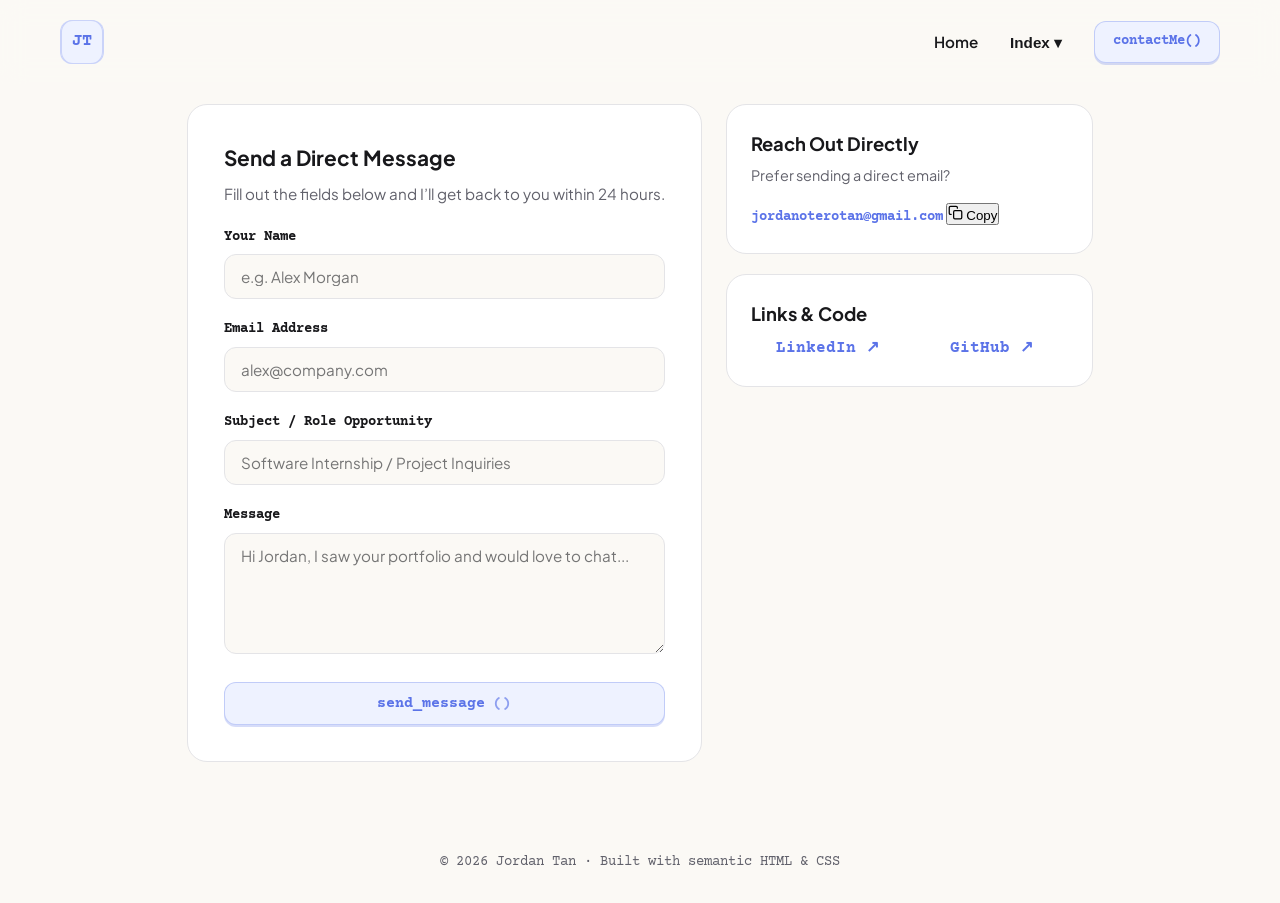
==== contactme.html @ 4f4901ae "update profile" ====
<!DOCTYPE html>
<html lang="en">
<head>
  <meta charset="UTF-8" />
  <meta name="viewport" content="width=device-width, initial-scale=1.0" />
  <title>Contact | Jordan Tan</title>
  <link rel="stylesheet" href="styles.css" />
</head>
<body>

  <!-- Dynamic Header Container -->
  <div id="header-placeholder"></div>

  <!-- Main Content -->
  <main class="container">

    <!-- Contact Grid: Form + Info Cards -->
    <div class="contact-grid">
      
      <!-- Interactive Form Section -->
      <section class="card contact-form-card">
        <h2 class="card-title">Send a Direct Message</h2>
        <p class="card-desc">Fill out the fields below and I’ll get back to you within 24 hours.</p>

        <form action="https://formspree.io/f/your-form-id" method="POST" class="contact-form">
          <div class="form-group">
            <label for="name" class="form-label">Your Name</label>
            <input type="text" id="name" name="name" class="form-input" placeholder="e.g. Alex Morgan" required />
          </div>

          <div class="form-group">
            <label for="email" class="form-label">Email Address</label>
            <input type="email" id="email" name="email" class="form-input" placeholder="alex@company.com" required />
          </div>

          <div class="form-group">
            <label for="subject" class="form-label">Subject / Role Opportunity</label>
            <input type="text" id="subject" name="subject" class="form-input" placeholder="Software Internship / Project Inquiries" />
          </div>

          <div class="form-group">
            <label for="message" class="form-label">Message</label>
            <textarea id="message" name="message" rows="5" class="form-input form-textarea" placeholder="Hi Jordan, I saw your portfolio and would love to chat..." required></textarea>
          </div>

          <button type="submit" class="btn-primary form-submit-btn">
            send_message<span style="opacity: 0.65;">()</span>
          </button>
        </form>
      </section>

      <!-- Direct Details & Social Links -->
      <div class="contact-sidebar">
        
        <!-- Email & Quick Copy Card -->
        <div class="card info-card">
          <h3 class="info-heading">Reach Out Directly</h3>
          <p class="info-text">Prefer sending a direct email?</p>
          
          <div class="email-inline-container">
            <span id="emailText" class="email-address">jordanoterotan@gmail.com</span>
            <button id="copyEmailBtn" class="copy-icon-btn" title="Copy Email to Clipboard" aria-label="Copy Email">
              <svg class="copy-icon" viewBox="0 0 24 24" width="15" height="15" stroke="currentColor" stroke-width="2" fill="none" stroke-linecap="round" stroke-linejoin="round"><rect x="9" y="9" width="13" height="13" rx="2" ry="2"></rect><path d="M5 15H4a2 2 0 0 1-2-2V4a2 2 0 0 1 2-2h9a2 2 0 0 1 2 2v1"></path></svg>
              <span class="btn-text">Copy</span>
            </button>
          </div>
          <span id="copyFeedback" class="copy-feedback">Email copied to clipboard!</span>
        </div>

        <!-- Professional Profiles -->
        <div class="card info-card">
          <h3 class="info-heading">Links &amp; Code</h3>
          <div class="social-links-grid">
            <a href="https://linkedin.com" target="_blank" class="btn-secondary social-btn">
              LinkedIn ↗
            </a>
            <a href="https://github.com" target="_blank" class="btn-secondary social-btn">
              GitHub ↗
            </a>
          </div>
        </div>

      </div>

    </div>

  </main>

  <footer>
    <p>© 2026 Jordan Tan · Built with semantic HTML &amp; CSS</p>
  </footer>

  <!-- Script to load dynamic header component & handle page behavior -->
  <script>
    // 1. Fetch & inject header.html component
    fetch('header.html')
      .then(response => response.text())
      .then(data => {
        document.getElementById('header-placeholder').innerHTML = data;
      })
      .catch(err => console.error('Error loading header:', err));

    // 2. Email Copy Interaction
    const copyBtn = document.getElementById('copyEmailBtn');
    const emailText = document.getElementById('emailText').innerText;
    const copyFeedback = document.getElementById('copyFeedback');

    copyBtn.addEventListener('click', () => {
      navigator.clipboard.writeText(emailText).then(() => {
        copyFeedback.style.display = 'block';
        copyBtn.innerText = 'Copied! ✓';
        setTimeout(() => {
          copyFeedback.style.display = 'none';
          copyBtn.innerText = 'Copy Email';
        }, 2500);
      });
    });
  </script>

</body>
</html>
---- styles.css ----
/* Import Google Fonts */
@import url('https://fonts.googleapis.com/css2?family=Courier+Prime:ital,wght@0,400;0,700;1,400;1,700&family=Plus+Jakarta+Sans:wght@400;500;600;700&display=swap');

:root {
  --primary-blue: #5b73e8;
  --primary-blue-hover: #485fc7;
  --accent-light: #eef2ff;
  --bg-main: #fbf9f5; /* Warm off-white background matching photo mockup */
  --card-bg: #ffffff;
  --stat-bg: #f2eee5; /* Beige stat banner background */
  --text-main: #18181b;
  --text-muted: #61616b;
  --border-color: #e4e4e7;
  --font-mono: 'Courier Prime', monospace;
  --font-sans: 'Plus Jakarta Sans', sans-serif;
  --radius-lg: 20px;
  --radius-md: 12px;
  --radius-full: 9999px;
  --shadow-sm: 0 4px 12px rgba(0, 0, 0, 0.03);
  --shadow-md: 0 12px 30px rgba(0, 0, 0, 0.08);
}

* {
  box-sizing: border-box;
  margin: 0;
  padding: 0;
}

body {
  background-color: var(--bg-main);
  color: var(--text-main);
  font-family: var(--font-sans);
  line-height: 1.6;
  min-height: 100vh;
  display: flex;
  flex-direction: column;
}

/* Navigation Header */
.site-header {
  display: flex;
  align-items: center;
  justify-content: space-between;
  padding: 20px 60px;
  background-color: rgba(251, 249, 245, 0.85);
  backdrop-filter: blur(12px);
  position: sticky;
  top: 0;
  z-index: 1000;
}

/* Update .logo-circle / #initials in styles.css */
.logo-circle, #initials {
  width: 44px;
  height: 44px;
  border-radius: 12px; /* Soft square/badge instead of harsh circle */
  background: var(--accent-light); /* Soft tint background (#eef2ff) */
  color: var(--primary-blue); /* #5b73e8 */
  border: 1px solid rgba(91, 115, 232, 0.25);
  font-family: var(--font-mono); /* Courier Prime for technical touch */
  font-weight: 700;
  font-size: 1.05rem;
  text-decoration: none;
  display: inline-flex;
  align-items: center;
  justify-content: center;
  transition: all 0.2s ease;
}

.site-nav {
  display: flex;
  align-items: center;
  gap: 32px;
}

.nav-link {
  text-decoration: none;
  color: var(--text-main);
  font-weight: 600;
  font-size: 0.95rem;
}

.dropbtn {
  background: none;
  border: none;
  color: var(--text-main);
  font-weight: 600;
  font-size: 0.95rem;
  cursor: pointer;
}

.dropdown-content {
  display: none;
  position: absolute;
  background: var(--card-bg);
  border: 1px solid var(--border-color);
  border-radius: var(--radius-md);
  padding: 8px;
  box-shadow: var(--shadow-md);
}

.dropdown:hover .dropdown-content {
  display: block;
}

.dropdown-content a {
  display: block;
  padding: 8px 14px;
  text-decoration: none;
  color: var(--text-main);
  font-size: 0.9rem;
}

.btn-blue {
  background: var(--accent-light); /* Matching light key surface */
  color: var(--primary-blue) !important;
  border: 1px solid rgba(91, 115, 232, 0.3);
  box-shadow: 0 2px 0 rgba(91, 115, 232, 0.25); /* Keyboard key depth */
  padding: 8px 18px;
  border-radius: 12px; /* Key corner radius */
  text-decoration: none;
  font-family: var(--font-mono);
  font-weight: 700;
  font-size: 0.9rem;
  display: inline-flex;
  align-items: center;
  justify-content: center;
  gap: 6px;
  transition: all 0.15s ease;
}

.btn-blue:hover {
  background-color: var(--primary-blue);
  color: #ffffff !important;
  border-color: var(--primary-blue);
  transform: translateY(1px); /* Tactile key-press feel */
  box-shadow: 0 1px 0 rgba(91, 115, 232, 0.25);
}

/* Layout Container */
.container {
  max-width: 1080px;
  margin: 20px auto 60px auto;
  padding: 0 24px;
  flex: 1;
}

/* Hero Section matching mockup */
.hero-card {
  background: var(--card-bg);
  border: 1px solid var(--border-color);
  border-radius: var(--radius-lg);
  padding: 44px;
  display: flex;
  gap: 48px;
  align-items: center;
  box-shadow: var(--shadow-sm);
}

/* Photo Frame & Floating Tag */
.portrait-wrapper {
  position: relative;
  flex-shrink: 0;
}

.portrait-frame {
  position: relative;
  border-radius: 16px;
  background: var(--primary-blue);
  padding-bottom: 8px;
  padding-right: 8px;
}

#portrait {
  width: 260px;
  height: 320px;
  object-fit: cover;
  border-radius: 14px;
  display: block;
  border: 1px solid rgba(0, 0, 0, 0.08);
}

.badge-tag {
  position: absolute;
  bottom: 20px;
  left: -20px; 
  background: #ebd2c1;
  color: #3b281c;
  border: 1px solid #111;
  padding: 6px 14px;
  border-radius: var(--radius-md);
  font-family: var(--font-mono);
  font-size: 0.85rem;
  font-weight: 700;
  box-shadow: 2px 2px 0px #111;
}

/* Hero Content Typography */
.category-tag {
  font-family: var(--font-mono);
  font-size: 0.8rem;
  font-weight: 700;
  color: var(--primary-blue);
  letter-spacing: 0.05em;
  margin-bottom: 12px;
  display: block;
}

.hero-headline {
  font-size: 2.8rem;
  font-weight: 700;
  line-height: 1.15;
  margin-bottom: 18px;
  color: #111111;
}

.highlight-blue {
  color: var(--primary-blue);
  font-family: var(--font-mono);
  font-weight: 400;
}

.hero-description {
  color: var(--text-muted);
  font-size: 1.05rem;
  line-height: 1.6;
  margin-bottom: 28px;
}

.hero-actions {
  display: flex;
  align-items: center;
  gap: 20px;
}

.btn-primary {
  background: var(--accent-light); /* Matching light key surface #eef2ff */
  color: var(--primary-blue) !important; /* Signature primary blue text */
  border: 1px solid rgba(91, 115, 232, 0.3);
  box-shadow: 0 2px 0 rgba(91, 115, 232, 0.25); /* Key cap depth */
  padding: 12px 24px;
  border-radius: 12px; /* Matching 12px key cap corner radius */
  font-family: var(--font-mono); /* Courier Prime */
  font-weight: 700;
  font-size: 0.95rem;
  cursor: pointer;
  display: inline-flex;
  align-items: center;
  justify-content: center;
  gap: 8px;
  transition: all 0.15s ease;
}

.btn-primary:hover {
  background-color: var(--primary-blue);
  color: #ffffff !important;
  border-color: var(--primary-blue);
  transform: translateY(1px); /* Tactile key-press effect */
  box-shadow: 0 1px 0 rgba(91, 115, 232, 0.25);
}

.btn-text-link {
  font-family: var(--font-mono);
  color: var(--text-main);
  text-decoration: none;
  font-weight: 700;
  font-size: 0.95rem;
}

/* Stat Banner Section */
.stat-banner {
  background-color: var(--stat-bg);
  border: 1px solid var(--border-color);
  border-radius: var(--radius-lg);
  margin-top: 16px;
  display: grid;
  grid-template-columns: repeat(4, 1fr);
  overflow: hidden;
}

.stat-item {
  padding: 24px;
  border-right: 1px solid var(--border-color);
  display: flex;
  flex-direction: column;
  justify-content: center;
}

.stat-item:last-child {
  border-right: none;
}

.stat-number {
  font-family: var(--font-mono);
  font-size: 2rem;
  font-weight: 700;
  color: var(--primary-blue);
}

.stat-label {
  font-family: var(--font-mono);
  font-size: 0.8rem;
  color: var(--text-muted);
}

.stat-text-main {
  font-family: var(--font-mono);
  font-size: 0.85rem;
  font-weight: 700;
}

.stat-text-sub {
  font-family: var(--font-mono);
  font-size: 0.85rem;
  color: #c85a32;
  font-weight: 700;
}

/* Cards & Block Layout */
.section-block {
  margin-top: 48px;
}

.section-heading {
  font-family: var(--font-mono);
  font-size: 1.3rem;
  margin-bottom: 20px;
}

.card-grid {
  display: grid;
  grid-template-columns: repeat(auto-fit, minmax(300px, 1fr));
  gap: 20px;
}

.card {
  background: var(--card-bg);
  border: 1px solid var(--border-color);
  border-radius: var(--radius-lg);
  padding: 28px;
}

.card-badge {
  font-family: var(--font-mono);
  font-size: 0.75rem;
  color: var(--primary-blue);
  font-weight: 700;
  margin-bottom: 8px;
}

.card-title {
  font-size: 1.3rem;
  margin-bottom: 8px;
}

.card-desc {
  color: var(--text-muted);
  font-size: 0.95rem;
  margin-bottom: 20px;
}

.btn-secondary {
  display: inline-block;
  font-family: var(--font-mono);
  font-weight: 700;
  color: var(--primary-blue);
  text-decoration: none;
}

/* Modal Popup */
.modal-overlay {
  display: none;
  position: fixed;
  top: 0;
  left: 0;
  width: 100vw;
  height: 100vh;
  background: rgba(0, 0, 0, 0.4);
  backdrop-filter: blur(4px);
  z-index: 2000;
  align-items: center;
  justify-content: center;
  padding: 20px;
}

.modal-overlay.active {
  display: flex;
}

.modal-content {
  max-width: 650px;
  width: 100%;
  max-height: 85vh;
  overflow-y: auto;
  position: relative;
}

.modal-close {
  position: absolute;
  top: 16px;
  right: 20px;
  background: none;
  border: none;
  font-size: 1.8rem;
  cursor: pointer;
}

.modal-quote {
  background: var(--bg-main);
  padding: 16px;
  border-left: 4px solid var(--primary-blue);
  font-style: italic;
  margin: 16px 0;
}

.modal-body h3 {
  margin-top: 20px;
  margin-bottom: 8px;
  font-size: 1.1rem;
}

.modal-body ul {
  padding-left: 20px;
  margin-bottom: 16px;
}

footer {
  text-align: center;
  padding: 30px;
  font-family: var(--font-mono);
  font-size: 0.85rem;
  color: var(--text-muted);
}

@media (max-width: 850px) {
  .hero-card {
    flex-direction: column;
    padding: 28px;
  }
  .stat-banner {
    grid-template-columns: repeat(2, 1fr);
  }
}

/* ==========================================
   Contact Page Specific Styles
   ========================================== */



.contact-grid {
  display: grid;
  grid-template-columns: 1.4fr 1fr;
  gap: 24px;
  position: relative;
  z-index: 1;
}

.contact-form-card {
  padding: 36px;
}

.contact-form {
  display: flex;
  flex-direction: column;
  gap: 20px;
  margin-top: 20px;
}

.form-group {
  display: flex;
  flex-direction: column;
  gap: 6px;
}

.form-label {
  font-family: var(--font-mono);
  font-size: 0.85rem;
  font-weight: 700;
  color: var(--text-main);
}

.form-input {
  width: 100%;
  padding: 12px 16px;
  border-radius: var(--radius-md);
  border: 1px solid var(--border-color);
  background-color: var(--bg-main);
  font-family: var(--font-sans);
  font-size: 0.95rem;
  color: var(--text-main);
  transition: all 0.2s ease;
}

.form-input:focus {
  outline: none;
  border-color: var(--primary-blue);
  background-color: #ffffff;
  box-shadow: 0 0 0 3px rgba(91, 115, 232, 0.15);
}

.form-textarea {
  resize: vertical;
  min-height: 120px;
}

.form-submit-btn {
  width: 100%;
  margin-top: 8px;
  justify-content: center;
}

/* Contact Sidebar & Email Box */
.contact-sidebar {
  display: flex;
  flex-direction: column;
  gap: 20px;
}

.info-card {
  padding: 24px;
}

.info-heading {
  font-size: 1.15rem;
  margin-bottom: 6px;
}

.info-text {
  font-size: 0.9rem;
  color: var(--text-muted);
  margin-bottom: 14px;
}

.email-box {
  background: var(--bg-main);
  border: 1px solid var(--border-color);
  padding: 10px 14px;
  border-radius: var(--radius-md);
  display: flex;
  align-items: center;
  justify-content: space-between;
  gap: 12px;
  flex-wrap: wrap;
}

.email-address {
  font-family: var(--font-mono);
  font-size: 0.88rem;
  font-weight: 700;
  color: var(--primary-blue);
}

.copy-btn {
  font-size: 0.8rem !important;
  padding: 6px 12px !important;
  cursor: pointer;
}

.copy-feedback {
  display: none;
  font-family: var(--font-mono);
  font-size: 0.75rem;
  color: #10b981; /* Emerald green success indicator */
  margin-top: 6px;
  font-weight: 700;
}

.status-list {
  list-style: none;
  padding: 0;
  font-size: 0.9rem;
  color: var(--text-muted);
  display: flex;
  flex-direction: column;
  gap: 8px;
}

.social-links-grid {
  display: flex;
  gap: 12px;
  margin-top: 8px;
}

.social-btn {
  flex: 1;
  text-align: center;
  justify-content: center;
}

@media (max-width: 850px) {
  .contact-grid {
    grid-template-columns: 1fr;
  }
}
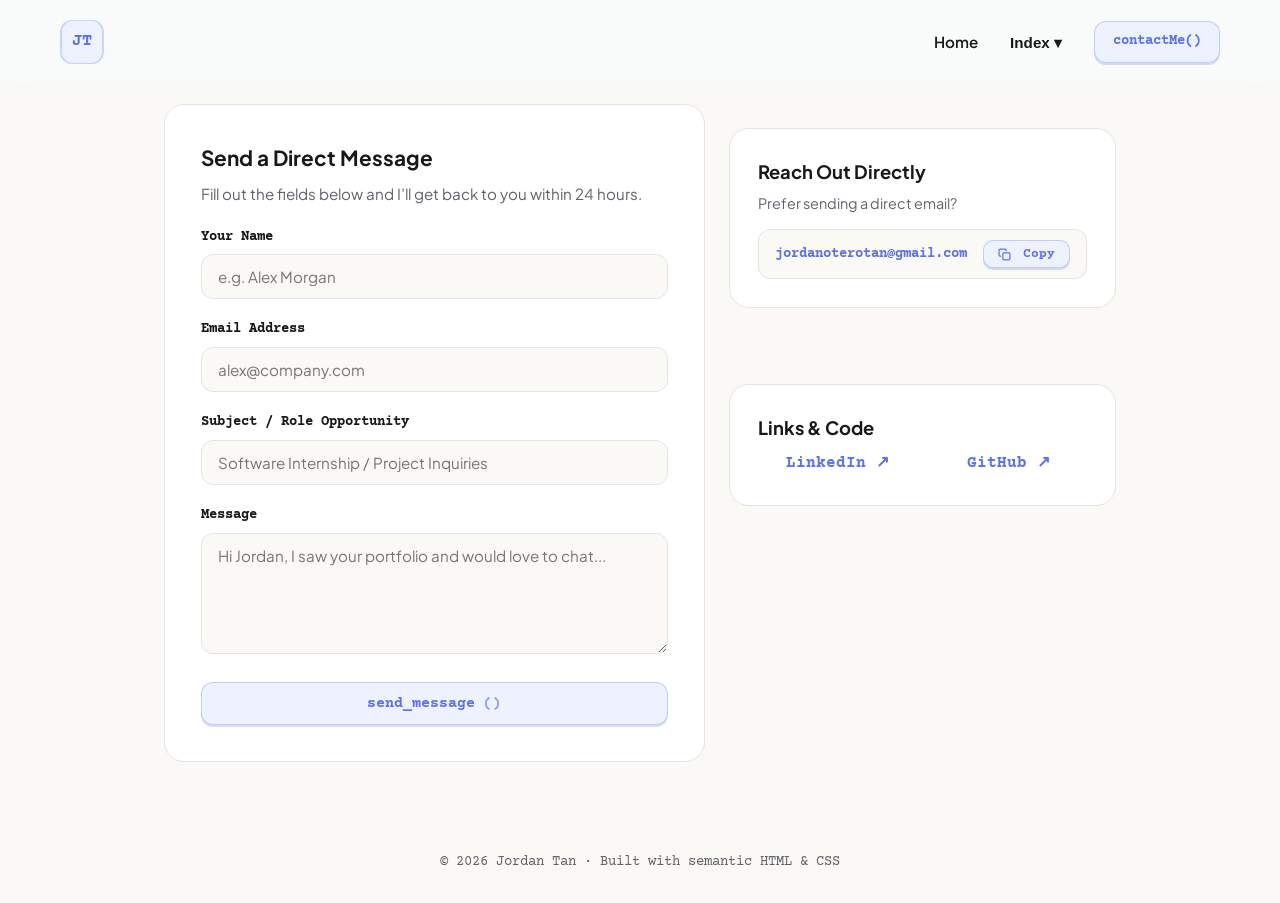
==== commit 648fed04: "Updated home page (added skills balls), built Contact & qualifications page" ====
--- a/contactme.html
+++ b/contactme.html
@@ -60,7 +60,8 @@
           <div class="email-inline-container">
             <span id="emailText" class="email-address">jordanoterotan@gmail.com</span>
             <button id="copyEmailBtn" class="copy-icon-btn" title="Copy Email to Clipboard" aria-label="Copy Email">
-              <svg class="copy-icon" viewBox="0 0 24 24" width="15" height="15" stroke="currentColor" stroke-width="2" fill="none" stroke-linecap="round" stroke-linejoin="round"><rect x="9" y="9" width="13" height="13" rx="2" ry="2"></rect><path d="M5 15H4a2 2 0 0 1-2-2V4a2 2 0 0 1 2-2h9a2 2 0 0 1 2 2v1"></path></svg>
+              <svg class="copy-icon" viewBox="0 0 24 24" width="13" height="13" stroke="currentColor" stroke-width="2.2" fill="none" stroke-linecap="round" stroke-linejoin="round"><rect x="9" y="9" width="13" height="13" rx="2" ry="2"></rect><path d="M5 15H4a2 2 0 0 1-2-2V4a2 2 0 0 1 2-2h9a2 2 0 0 1 2 2v1"></path></svg>
+              <rect x="9" y="9" width="13" height="13" rx="2" ry="2"></rect>
               <span class="btn-text">Copy</span>
             </button>
           </div>
--- a/styles.css
+++ b/styles.css
@@ -42,7 +42,7 @@
   align-items: center;
   justify-content: space-between;
   padding: 20px 60px;
-  background-color: rgba(251, 249, 245, 0.85);
+  background-color: rgba(249, 251, 252, 0.904);
   backdrop-filter: blur(12px);
   position: sticky;
   top: 0;
@@ -267,70 +267,19 @@
   font-size: 0.95rem;
 }
 
-/* Stat Banner Section */
-.stat-banner {
-  background-color: var(--stat-bg);
-  border: 1px solid var(--border-color);
-  border-radius: var(--radius-lg);
-  margin-top: 16px;
-  display: grid;
-  grid-template-columns: repeat(4, 1fr);
-  overflow: hidden;
-}
-
-.stat-item {
-  padding: 24px;
-  border-right: 1px solid var(--border-color);
-  display: flex;
-  flex-direction: column;
-  justify-content: center;
-}
-
-.stat-item:last-child {
-  border-right: none;
-}
-
-.stat-number {
-  font-family: var(--font-mono);
-  font-size: 2rem;
-  font-weight: 700;
-  color: var(--primary-blue);
-}
-
-.stat-label {
-  font-family: var(--font-mono);
-  font-size: 0.8rem;
-  color: var(--text-muted);
-}
-
-.stat-text-main {
-  font-family: var(--font-mono);
-  font-size: 0.85rem;
-  font-weight: 700;
-}
-
-.stat-text-sub {
-  font-family: var(--font-mono);
-  font-size: 0.85rem;
-  color: #c85a32;
-  font-weight: 700;
-}
-
 /* Cards & Block Layout */
 .section-block {
   margin-top: 48px;
 }
 
-.section-heading {
-  font-family: var(--font-mono);
-  font-size: 1.3rem;
-  margin-bottom: 20px;
-}
-
 .card-grid {
   display: grid;
-  grid-template-columns: repeat(auto-fit, minmax(300px, 1fr));
-  gap: 20px;
+  grid-template-columns: repeat(2, 1fr);
+  gap: 24px; /* Controls spacing vertically AND horizontally */
+}
+
+.section-heading {
+  margin-bottom: 20px; /* Space between "Core Highlights" title and the top cards */
 }
 
 .card {
@@ -442,6 +391,211 @@
   }
 }
 
+
+/* ==========================================
+   Quals Specific Styles
+   ========================================== */
+.page-container {
+  max-width: 1000px;
+  margin: 40px auto;
+  padding: 0 20px;
+}
+
+.section-header-wrap {
+  display: flex;
+  align-items: baseline;
+  gap: 16px;
+  margin-bottom: 28px;
+}
+
+.page-heading {
+  font-family: "Courier Prime", monospace;
+  font-size: 2rem;
+  font-weight: 700;
+  color: #1a1a1a;
+  margin: 0;
+}
+
+.heading-badge {
+  font-family: "Courier Prime", monospace;
+  font-size: 1rem;
+  color: #5b73e8;
+  font-weight: 700;
+}
+
+/* Qualification Grid Layout */
+.qual-grid {
+  display: grid;
+  grid-template-columns: repeat(2, 1fr);
+  gap: 24px;
+}
+
+.qual-card {
+  display: flex;
+  flex-direction: column;
+  background: #ffffff;
+  border-radius: 16px;
+  padding: 28px;
+  border: 1px solid rgba(0, 0, 0, 0.06);
+  box-shadow: 0 4px 20px rgba(0, 0, 0, 0.02);
+}
+
+.qual-card-full {
+  grid-column: span 2; /* Full width for certifications row */
+}
+
+/* Card Header Components */
+.card-header {
+  display: flex;
+  justify-content: space-between;
+  align-items: center;
+  margin-bottom: 16px;
+}
+
+.status-pill {
+  font-family: "Courier Prime", monospace;
+  font-size: 0.75rem;
+  padding: 4px 10px;
+  border-radius: 12px;
+  background: #f0f0f0;
+  color: #666;
+}
+
+.status-active {
+  background: #eef2ff;
+  color: #5b73e8;
+  font-weight: 700;
+}
+
+.qual-title {
+  font-size: 1.3rem;
+  font-weight: 700;
+  color: #1a1a1a;
+  margin: 0 0 4px 0;
+}
+
+.qual-subtitle {
+  font-size: 0.9rem;
+  color: #666;
+  margin-bottom: 20px;
+}
+
+/* Detail Key-Value Rows */
+.qual-details {
+  display: flex;
+  flex-direction: column;
+  gap: 10px;
+  background: #fafafa;
+  padding: 16px;
+  border-radius: 10px;
+  border: 1px solid #f0f0f0;
+}
+
+.detail-row {
+  display: flex;
+  justify-content: space-between;
+  font-size: 0.88rem;
+}
+
+.detail-label {
+  color: #777;
+  font-family: "Courier Prime", monospace;
+}
+
+.detail-value {
+  font-weight: 700;
+  color: #1a1a1a;
+}
+
+/* Clean Custom Bullet Lists */
+.clean-list {
+  list-style: none;
+  padding: 0;
+  margin: 0;
+}
+
+.clean-list li {
+  font-size: 0.9rem;
+  color: #444;
+  padding-left: 18px;
+  position: relative;
+  margin-bottom: 8px;
+  line-height: 1.5;
+}
+
+.clean-list li::before {
+  content: "›";
+  position: absolute;
+  left: 0;
+  color: #5b73e8;
+  font-weight: bold;
+  font-family: "Courier Prime", monospace;
+}
+
+/* Keycap Tag Cloud for Certifications */
+.cert-tags {
+  display: flex;
+  flex-wrap: wrap;
+  gap: 10px;
+  margin-top: 12px;
+}
+
+.keycap-tag {
+  font-family: "Courier Prime", monospace;
+  font-size: 0.85rem;
+  background: #f4e8dc;
+  color: #4a3b32;
+  padding: 8px 14px;
+  border-radius: 8px;
+  border: 1px solid rgba(180, 140, 120, 0.3);
+  box-shadow: 0 2px 0 rgba(180, 140, 120, 0.2);
+}
+
+/* Curtin University Card Rules */
+
+
+/* She Codes Specific Card Rules */
+.shecodes-card {
+  position: relative; /* Container for absolute badge positioning */
+  overflow: visible;  /* Allows the badge to pop slightly over the top/right edges */
+  padding-bottom: 24px;
+}
+
+/* Floating Round Logo Badge */
+.shecodes-badge {
+  position: absolute;
+  top: -24px;
+  right: -24px;
+  width: 80px;  /* Increased from 58px */
+  height: 80px; /* Increased from 58px */
+  border-radius: 50%;
+  box-shadow: 0 6px 16px rgba(0, 0, 0, 0.12);
+  transition: transform 0.2s ease, box-shadow 0.2s ease;
+  z-index: 2;
+}
+
+.shecodes-badge:hover {
+  transform: scale(1.06) rotate(-3deg);
+  box-shadow: 0 8px 20px rgba(91, 115, 232, 0.25);
+}
+
+/* Bottom Right Status Pill Alignment */
+.card-footer-right {
+  display: flex;
+  justify-content: flex-end;
+  margin-top: 16px;
+}
+/* Link Aesthetics */
+.title-link {
+  color: #1a1a1a;
+  text-decoration: none;
+  transition: color 0.2s ease;
+}
+
+.title-link:hover {
+  color: #5b73e8;
+}
+
 /* ==========================================
    Contact Page Specific Styles
    ========================================== */
@@ -518,7 +672,8 @@
 }
 
 .info-card {
-  padding: 24px;
+  margin-top: 24px;    
+  margin-bottom: 32px; 
 }
 
 .info-heading {
@@ -551,12 +706,64 @@
   color: var(--primary-blue);
 }
 
+/* Container pushing email to left and button far right */
+.email-inline-container {
+  display: flex;
+  align-items: center;
+  justify-content: space-between; /* Pushes Copy button far right */
+  gap: 16px;
+  background: var(--bg-main);
+  border: 1px solid var(--border-color);
+  padding: 10px 16px;
+  border-radius: var(--radius-md);
+  width: 100%;
+}
+
+.email-address {
+  font-family: var(--font-mono);
+  font-size: 0.88rem;
+  font-weight: 700;
+  color: var(--primary-blue);
+  word-break: break-all;
+}
 .copy-btn {
   font-size: 0.8rem !important;
   padding: 6px 12px !important;
   cursor: pointer;
 }
 
+.copy-icon-btn {
+  display: inline-flex;
+  align-items: center;
+  gap: 6px;
+  background: var(--accent-light); /* Soft light blue key background #eef2ff */
+  color: var(--primary-blue);
+  border: 1px solid rgba(91, 115, 232, 0.3);
+  box-shadow: 0 2px 0 rgba(91, 115, 232, 0.25); /* Keyboard keycap depth */
+  padding: 6px 14px;
+  border-radius: 10px; /* Soft keycap shape */
+  font-family: var(--font-mono);
+  font-size: 0.8rem;
+  font-weight: 700;
+  cursor: pointer;
+  transition: all 0.15s ease;
+  flex-shrink: 0;
+}
+
+.copy-icon-btn:hover {
+  background: var(--primary-blue);
+  color: #ffffff;
+  border-color: var(--primary-blue);
+  transform: translateY(1px); /* Tactile key-press effect */
+  box-shadow: 0 1px 0 rgba(91, 115, 232, 0.25);
+}
+
+.copy-icon-btn.copied {
+  background: #059669; /* Emerald green background on copy */
+  color: #ffffff;
+  border-color: #059669;
+  box-shadow: 0 1px 0 rgba(5, 150, 105, 0.3);
+}
 .copy-feedback {
   display: none;
   font-family: var(--font-mono);
@@ -592,4 +799,27 @@
   .contact-grid {
     grid-template-columns: 1fr;
   }
+}
+
+/* Container for physics canvas layer */
+#skills-physics-container {
+  position: fixed;
+  top: 0;
+  left: 0;
+  width: 100vw;
+  height: 100vh;
+  z-index: 0; /* Behind main content cards */
+  pointer-events: none; /* Allows scrolling and clicking on middle content */
+}
+
+/* Enable pointer events on the canvas itself for ball dragging */
+#skills-physics-container canvas {
+  pointer-events: auto;
+  display: block;
+}
+
+/* Keep main content sitting above canvas */
+.container, .hero-card, .stat-banner, .section-block, header, footer {
+  position: relative;
+  z-index: 2;
 }
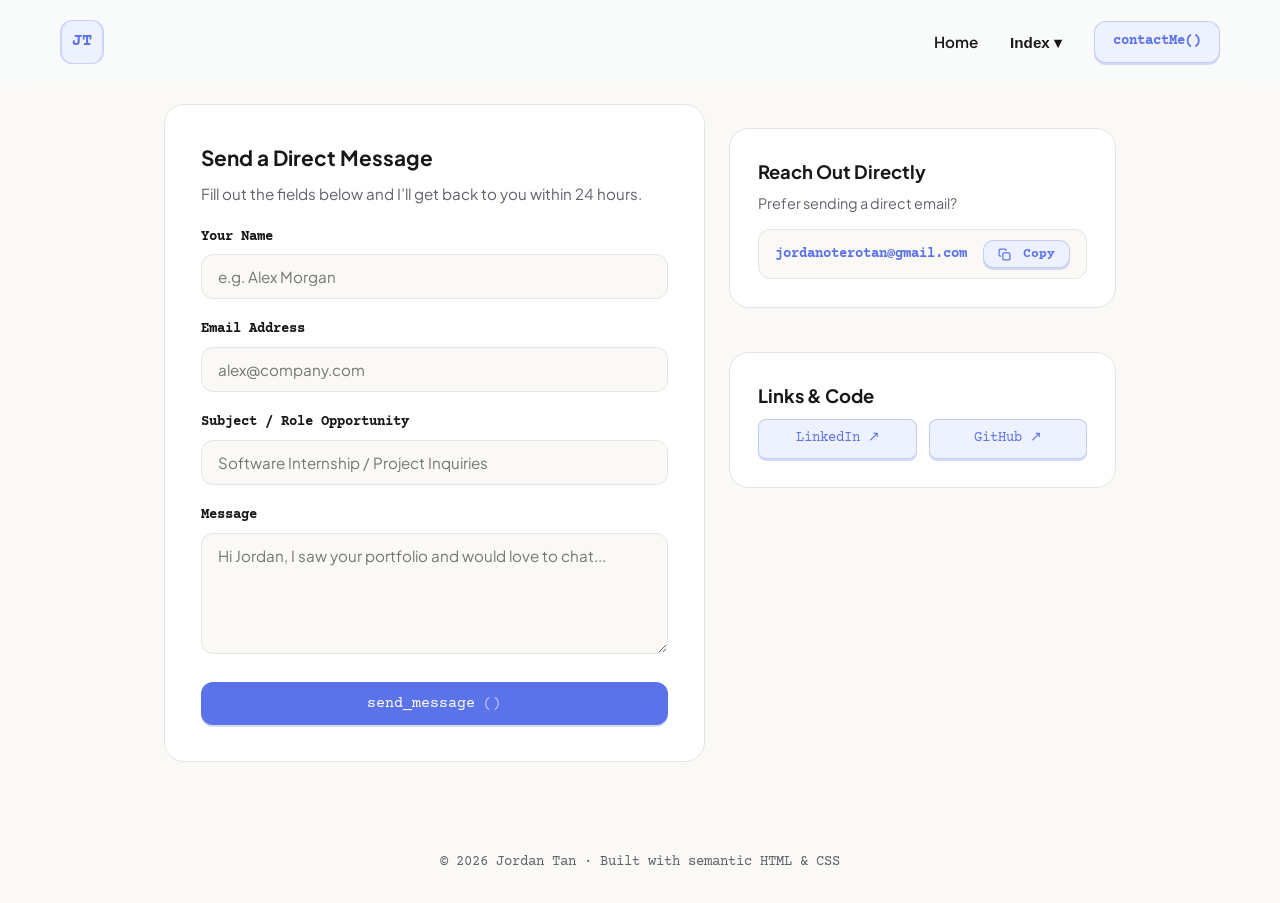
==== commit cc405eac: "Experience and projects pages" ====
--- a/contactme.html
+++ b/contactme.html
@@ -67,15 +67,14 @@
           </div>
           <span id="copyFeedback" class="copy-feedback">Email copied to clipboard!</span>
         </div>
-
         <!-- Professional Profiles -->
         <div class="card info-card">
           <h3 class="info-heading">Links &amp; Code</h3>
           <div class="social-links-grid">
-            <a href="https://linkedin.com" target="_blank" class="btn-secondary social-btn">
+            <a href="https://www.linkedin.com/in/jordan-tan-472598239" target="_blank" class="btn-secondary social-btn">
               LinkedIn ↗
             </a>
-            <a href="https://github.com" target="_blank" class="btn-secondary social-btn">
+            <a href="https://github.com/jordantan2" target="_blank" class="btn-secondary social-btn">
               GitHub ↗
             </a>
           </div>
--- a/styles.css
+++ b/styles.css
@@ -180,6 +180,30 @@
   border: 1px solid rgba(0, 0, 0, 0.08);
 }
 
+@keyframes keycap-pop-shake {
+  0% {
+    transform: rotate(0deg) scale(1);
+  }
+  15% {
+    transform: rotate(-10deg) translateY(-4px) scale(1.08);
+  }
+  30% {
+    transform: rotate(10deg) translateY(-4px) scale(1.08);
+  }
+  45% {
+    transform: rotate(-6deg) translateY(-2px);
+  }
+  60% {
+    transform: rotate(6deg) translateY(-2px);
+  }
+  75% {
+    transform: rotate(-2deg);
+  }
+  100% {
+    transform: rotate(0deg) scale(1);
+  }
+}
+
 .badge-tag {
   position: absolute;
   bottom: 20px;
@@ -193,12 +217,21 @@
   font-size: 0.85rem;
   font-weight: 700;
   box-shadow: 2px 2px 0px #111;
+  z-index: 10;
+
+  /* Explicit animation declaration with a tiny 0.1s delay */
+  animation-name: keycap-pop-shake;
+  animation-duration: 2s;
+  animation-timing-function: ease-out;
+  animation-delay: 0.1s;
+  animation-iteration-count: 1;
+  animation-fill-mode: both;
 }
 
 /* Hero Content Typography */
 .category-tag {
   font-family: var(--font-mono);
-  font-size: 0.8rem;
+  font-size: 1rem;
   font-weight: 700;
   color: var(--primary-blue);
   letter-spacing: 0.05em;
@@ -234,14 +267,14 @@
 }
 
 .btn-primary {
-  background: var(--accent-light); /* Matching light key surface #eef2ff */
-  color: var(--primary-blue) !important; /* Signature primary blue text */
+  background: var(--primary-blue); /* Matching light key surface #eef2ff */
+  color: #ffffff !important; /* Signature primary blue text */
   border: 1px solid rgba(91, 115, 232, 0.3);
   box-shadow: 0 2px 0 rgba(91, 115, 232, 0.25); /* Key cap depth */
   padding: 12px 24px;
   border-radius: 12px; /* Matching 12px key cap corner radius */
   font-family: var(--font-mono); /* Courier Prime */
-  font-weight: 700;
+  font-weight: 400;
   font-size: 0.95rem;
   cursor: pointer;
   display: inline-flex;
@@ -291,7 +324,7 @@
 
 .card-badge {
   font-family: var(--font-mono);
-  font-size: 0.75rem;
+  font-size: 0.85rem;
   color: var(--primary-blue);
   font-weight: 700;
   margin-bottom: 8px;
@@ -309,13 +342,23 @@
 }
 
 .btn-secondary {
-  display: inline-block;
-  font-family: var(--font-mono);
-  font-weight: 700;
-  color: var(--primary-blue);
+  background: var(--accent-light);               /* Matching light key surface #eef2ff */
+  color: var(--primary-blue) !important;          /* Signature primary blue text */
+  border: 1px solid rgba(91, 115, 232, 0.3);
+  box-shadow: 0 2px 0 rgba(91, 115, 232, 0.25);  /* Key cap depth */
+  padding: 8px 16px;                              /* Tighter padding than primary */
+  border-radius: 8px;                             /* Compact key cap corner radius */
+  font-family: var(--font-mono);                  /* Courier Prime */
+  font-weight: 500;
+  font-size: 0.85rem;                             /* Slightly smaller font size */
   text-decoration: none;
-}
-
+  cursor: pointer;
+  display: inline-flex;
+  align-items: center;
+  justify-content: center;
+  gap: 6px;
+  transition: all 0.15s ease;
+}
 /* Modal Popup */
 .modal-overlay {
   display: none;
@@ -391,6 +434,10 @@
   }
 }
 
+.info-card {
+  margin-top: 24px;    
+}
+
 
 /* ==========================================
    Quals Specific Styles
@@ -552,7 +599,33 @@
 }
 
 /* Curtin University Card Rules */
-
+.curtin-card {
+  position: relative;
+  overflow: visible;
+}
+
+/* Floating Rectangular Pill Badge */
+.curtin-badge {
+  position: absolute;
+  top: -16px;
+  right: -16px;
+  height: 42px;             /* Fits rectangular proportions cleanly */
+  width: auto;
+  padding: 6px 14px;
+  background: #ffffff;
+  border-radius: 12px;       /* Soft rounded corners for rectangular logo */
+  box-shadow: 0 4px 14px rgba(0, 0, 0, 0.08);
+  border: 1px solid rgba(0, 0, 0, 0.06);
+  object-fit: contain;
+  transition: transform 0.2s ease, box-shadow 0.2s ease;
+  z-index: 2;
+}
+
+/* Hover effect */
+.badge-link:hover .curtin-badge {
+  transform: translateY(-2px) scale(1.05);
+  box-shadow: 0 6px 18px rgba(0, 0, 0, 0.12);
+}
 
 /* She Codes Specific Card Rules */
 .shecodes-card {
@@ -597,6 +670,38 @@
 }
 
 /* ==========================================
+   Experience Specific Styles
+   ========================================== */
+.qual-card,
+.curtin-card {
+  position: relative;
+  overflow: visible;
+}
+
+/* Floating Square Badge for Evolve Creative */
+.evolve-badge {
+  position: absolute;
+  top: -20px;
+  right: -20px;
+  height: 60px;
+  width: 60px;
+  padding: 6px;
+  background: #ffffff;
+  border-radius: 14px;                  /* Soft square corners */
+  box-shadow: 0 4px 14px rgba(0, 0, 0, 0.08);
+  border: 1px solid rgba(0, 0, 0, 0.08);
+  object-fit: contain;
+  transition: transform 0.2s ease, box-shadow 0.2s ease;
+  z-index: 2;
+}
+
+/* Keycap Hover Effect */
+.badge-link:hover .evolve-badge {
+  transform: translateY(-2px) scale(1.05);
+  box-shadow: 0 6px 18px rgba(0, 0, 0, 0.15);
+}
+
+/* ==========================================
    Contact Page Specific Styles
    ========================================== */
 
@@ -671,11 +776,6 @@
   gap: 20px;
 }
 
-.info-card {
-  margin-top: 24px;    
-  margin-bottom: 32px; 
-}
-
 .info-heading {
   font-size: 1.15rem;
   margin-bottom: 6px;
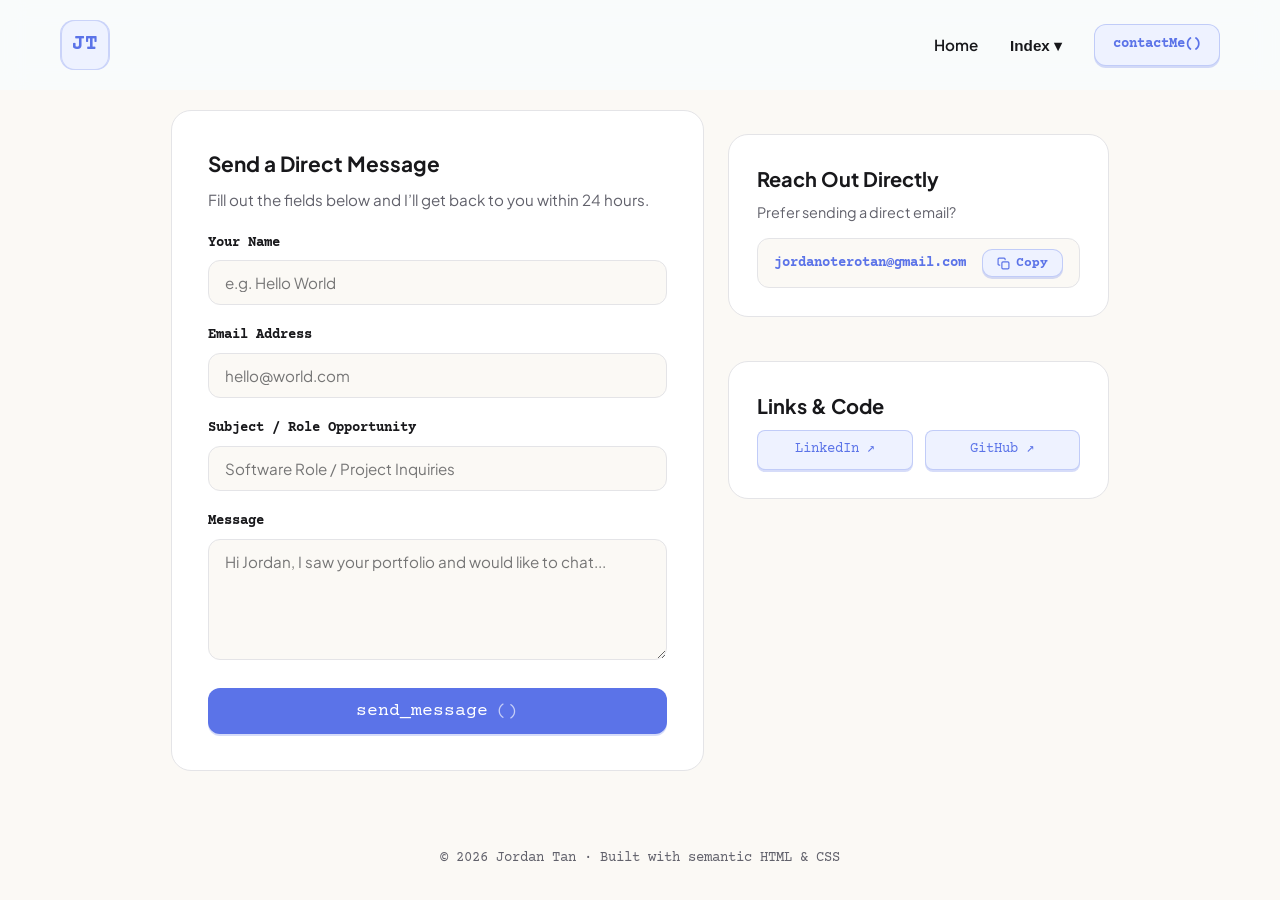
==== commit 53bca967: "Update email inquiries using formspree" ====
--- a/contactme.html
+++ b/contactme.html
@@ -22,25 +22,25 @@
         <h2 class="card-title">Send a Direct Message</h2>
         <p class="card-desc">Fill out the fields below and I’ll get back to you within 24 hours.</p>
 
-        <form action="https://formspree.io/f/your-form-id" method="POST" class="contact-form">
+        <form action="https://formspree.io/f/mbgdrwkp" method="POST" class="contact-form">
           <div class="form-group">
             <label for="name" class="form-label">Your Name</label>
-            <input type="text" id="name" name="name" class="form-input" placeholder="e.g. Alex Morgan" required />
+            <input type="text" id="name" name="name" class="form-input" placeholder="e.g. Hello World" required />
           </div>
 
           <div class="form-group">
             <label for="email" class="form-label">Email Address</label>
-            <input type="email" id="email" name="email" class="form-input" placeholder="alex@company.com" required />
+            <input type="email" id="email" name="email" class="form-input" placeholder="hello@world.com" required />
           </div>
 
           <div class="form-group">
             <label for="subject" class="form-label">Subject / Role Opportunity</label>
-            <input type="text" id="subject" name="subject" class="form-input" placeholder="Software Internship / Project Inquiries" />
+            <input type="text" id="subject" name="subject" class="form-input" placeholder="Software Role / Project Inquiries" />
           </div>
 
           <div class="form-group">
             <label for="message" class="form-label">Message</label>
-            <textarea id="message" name="message" rows="5" class="form-input form-textarea" placeholder="Hi Jordan, I saw your portfolio and would love to chat..." required></textarea>
+            <textarea id="message" name="message" rows="5" class="form-input form-textarea" placeholder="Hi Jordan, I saw your portfolio and would like to chat..." required></textarea>
           </div>
 
           <button type="submit" class="btn-primary form-submit-btn">
@@ -60,8 +60,10 @@
           <div class="email-inline-container">
             <span id="emailText" class="email-address">jordanoterotan@gmail.com</span>
             <button id="copyEmailBtn" class="copy-icon-btn" title="Copy Email to Clipboard" aria-label="Copy Email">
-              <svg class="copy-icon" viewBox="0 0 24 24" width="13" height="13" stroke="currentColor" stroke-width="2.2" fill="none" stroke-linecap="round" stroke-linejoin="round"><rect x="9" y="9" width="13" height="13" rx="2" ry="2"></rect><path d="M5 15H4a2 2 0 0 1-2-2V4a2 2 0 0 1 2-2h9a2 2 0 0 1 2 2v1"></path></svg>
-              <rect x="9" y="9" width="13" height="13" rx="2" ry="2"></rect>
+              <svg class="copy-icon" viewBox="0 0 24 24" width="13" height="13" stroke="currentColor" stroke-width="2.2" fill="none" stroke-linecap="round" stroke-linejoin="round">
+                <rect x="9" y="9" width="13" height="13" rx="2" ry="2"></rect>
+                <path d="M5 15H4a2 2 0 0 1-2-2V4a2 2 0 0 1 2-2h9a2 2 0 0 1 2 2v1"></path>
+              </svg>
               <span class="btn-text">Copy</span>
             </button>
           </div>
--- a/styles.css
+++ b/styles.css
@@ -51,15 +51,15 @@
 
 /* Update .logo-circle / #initials in styles.css */
 .logo-circle, #initials {
-  width: 44px;
-  height: 44px;
-  border-radius: 12px; /* Soft square/badge instead of harsh circle */
+  width: 50px;
+  height: 50px;
+  border-radius: 14px; /* Soft square/badge instead of harsh circle */
   background: var(--accent-light); /* Soft tint background (#eef2ff) */
   color: var(--primary-blue); /* #5b73e8 */
   border: 1px solid rgba(91, 115, 232, 0.25);
   font-family: var(--font-mono); /* Courier Prime for technical touch */
   font-weight: 700;
-  font-size: 1.05rem;
+  font-size: 1.3rem;
   text-decoration: none;
   display: inline-flex;
   align-items: center;
@@ -139,9 +139,9 @@
 
 /* Layout Container */
 .container {
-  max-width: 1080px;
-  margin: 20px auto 60px auto;
-  padding: 0 24px;
+  max-width: 1500px;
+  margin: 0 auto;
+  padding: 20px 20px;
   flex: 1;
 }
 
@@ -231,11 +231,11 @@
 /* Hero Content Typography */
 .category-tag {
   font-family: var(--font-mono);
-  font-size: 1rem;
+  font-size: 1.2rem;
   font-weight: 700;
   color: var(--primary-blue);
   letter-spacing: 0.05em;
-  margin-bottom: 12px;
+  margin-bottom: 21px;
   display: block;
 }
 
@@ -275,7 +275,7 @@
   border-radius: 12px; /* Matching 12px key cap corner radius */
   font-family: var(--font-mono); /* Courier Prime */
   font-weight: 400;
-  font-size: 0.95rem;
+  font-size: 1.1rem;
   cursor: pointer;
   display: inline-flex;
   align-items: center;
@@ -285,8 +285,8 @@
 }
 
 .btn-primary:hover {
-  background-color: var(--primary-blue);
-  color: #ffffff !important;
+  background-color: var(--accent-light);
+  color: var(--primary-blue) !important;
   border-color: var(--primary-blue);
   transform: translateY(1px); /* Tactile key-press effect */
   box-shadow: 0 1px 0 rgba(91, 115, 232, 0.25);
@@ -324,7 +324,7 @@
 
 .card-badge {
   font-family: var(--font-mono);
-  font-size: 0.85rem;
+  font-size: 1rem;
   color: var(--primary-blue);
   font-weight: 700;
   margin-bottom: 8px;
@@ -359,6 +359,7 @@
   gap: 6px;
   transition: all 0.15s ease;
 }
+
 /* Modal Popup */
 .modal-overlay {
   display: none;
@@ -375,8 +376,10 @@
   padding: 20px;
 }
 
-.modal-overlay.active {
-  display: flex;
+.modal-overlay.is-active {
+  opacity: 1 !important;
+  pointer-events: auto !important;
+  display: flex !important;
 }
 
 .modal-content {
@@ -443,7 +446,6 @@
    Quals Specific Styles
    ========================================== */
 .page-container {
-  max-width: 1000px;
   margin: 40px auto;
   padding: 0 20px;
 }
@@ -475,6 +477,8 @@
   display: grid;
   grid-template-columns: repeat(2, 1fr);
   gap: 24px;
+  margin-top: 16px;
+  max-width: 1200px;
 }
 
 .qual-card {
@@ -482,7 +486,7 @@
   flex-direction: column;
   background: #ffffff;
   border-radius: 16px;
-  padding: 28px;
+  padding: 32px;
   border: 1px solid rgba(0, 0, 0, 0.06);
   box-shadow: 0 4px 20px rgba(0, 0, 0, 0.02);
 }
@@ -609,7 +613,7 @@
   position: absolute;
   top: -16px;
   right: -16px;
-  height: 42px;             /* Fits rectangular proportions cleanly */
+  height: 50px;             /* Fits rectangular proportions cleanly */
   width: auto;
   padding: 6px 14px;
   background: #ffffff;
@@ -777,7 +781,7 @@
 }
 
 .info-heading {
-  font-size: 1.15rem;
+  font-size: 1.25rem;
   margin-bottom: 6px;
 }
 
@@ -876,7 +880,7 @@
 .status-list {
   list-style: none;
   padding: 0;
-  font-size: 0.9rem;
+  font-size: 1rem;
   color: var(--text-muted);
   display: flex;
   flex-direction: column;
@@ -922,4 +926,7 @@
 .container, .hero-card, .stat-banner, .section-block, header, footer {
   position: relative;
   z-index: 2;
-}+}
+
+
+
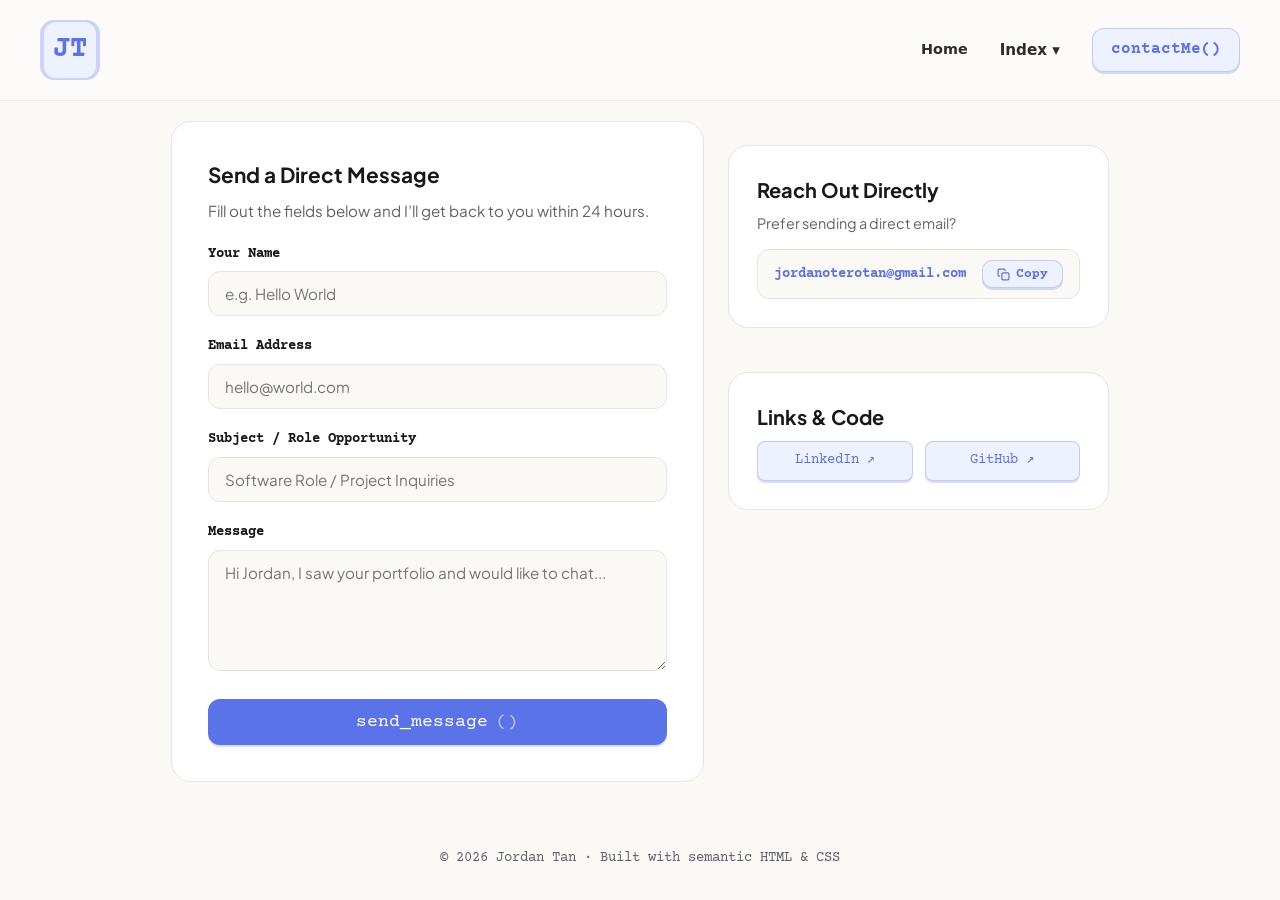
==== commit 444e94a0: "Updated styling" ====
--- a/contactme.html
+++ b/contactme.html
@@ -2,7 +2,7 @@
 <html lang="en">
 <head>
   <meta charset="UTF-8" />
-  <meta name="viewport" content="width=device-width, initial-scale=1.0" />
+  <meta name="viewport" content="width=device-width, initial-scale=1.0, maximum-scale=1.0, user-scalable=no">
   <title>Contact | Jordan Tan</title>
   <link rel="stylesheet" href="styles.css" />
 </head>
--- a/styles.css
+++ b/styles.css
@@ -41,25 +41,26 @@
   display: flex;
   align-items: center;
   justify-content: space-between;
-  padding: 20px 60px;
-  background-color: rgba(249, 251, 252, 0.904);
-  backdrop-filter: blur(12px);
+  padding: 1.25rem 2.5rem;
+  background-color: #fcfbf9;
+  border-bottom: 1px solid rgba(0, 0, 0, 0.06);
   position: sticky;
   top: 0;
   z-index: 1000;
+  backdrop-filter: blur(8px);
 }
 
 /* Update .logo-circle / #initials in styles.css */
 .logo-circle, #initials {
-  width: 50px;
-  height: 50px;
+  width: 60px;
+  height: 60px;
   border-radius: 14px; /* Soft square/badge instead of harsh circle */
   background: var(--accent-light); /* Soft tint background (#eef2ff) */
   color: var(--primary-blue); /* #5b73e8 */
-  border: 1px solid rgba(91, 115, 232, 0.25);
+  border: 2px solid rgba(91, 115, 232, 0.25);
   font-family: var(--font-mono); /* Courier Prime for technical touch */
   font-weight: 700;
-  font-size: 1.3rem;
+  font-size: 1.8rem;
   text-decoration: none;
   display: inline-flex;
   align-items: center;
@@ -70,25 +71,36 @@
 .site-nav {
   display: flex;
   align-items: center;
-  gap: 32px;
+  gap: 2rem;
 }
 
 .nav-link {
+  font-family: system-ui, -apple-system, sans-serif;
+  font-size: 0.90rem;
+  font-weight: 600;
+  color: #2c2c2c;
   text-decoration: none;
-  color: var(--text-main);
+  transition: color 0.2s ease;
+}
+
+.dropbtn {
+  background: transparent;
+  border: none;
+  font-family: system-ui, -apple-system, sans-serif;
+  font-size: 0.95rem;
   font-weight: 600;
-  font-size: 0.95rem;
-}
-
-.dropbtn {
-  background: none;
-  border: none;
-  color: var(--text-main);
-  font-weight: 600;
-  font-size: 0.95rem;
+  color: #2c2c2c;
   cursor: pointer;
-}
-
+  padding: 0.5rem 0;
+  display: flex;
+  align-items: center;
+  gap: 0.25rem;
+  transition: color 0.2s ease;
+}
+
+.dropbtn:hover {
+  color: #4f52e6;
+}
 .dropdown-content {
   display: none;
   position: absolute;
@@ -111,6 +123,11 @@
   font-size: 0.9rem;
 }
 
+.dropdown-content a:hover {
+  background-color: #f4f5fe;
+  color: #4f52e6;
+}
+
 .btn-blue {
   background: var(--accent-light); /* Matching light key surface */
   color: var(--primary-blue) !important;
@@ -121,7 +138,7 @@
   text-decoration: none;
   font-family: var(--font-mono);
   font-weight: 700;
-  font-size: 0.9rem;
+  font-size: 16px;
   display: inline-flex;
   align-items: center;
   justify-content: center;
@@ -877,16 +894,66 @@
   font-weight: 700;
 }
 
-.status-list {
-  list-style: none;
-  padding: 0;
-  font-size: 1rem;
-  color: var(--text-muted);
-  display: flex;
-  flex-direction: column;
-  gap: 8px;
-}
-
+/* Status & Skills Grid Container */
+.status-skills-card {
+  margin-top: 24px;
+}
+.status-skills-grid {
+  display: grid;
+  grid-template-columns: 1fr 1fr;
+  gap: 2.5rem;
+  align-items: start;
+}
+
+.section-label {
+  font-size: 0.75rem;
+  font-weight: 700;
+  letter-spacing: 0.08em;
+  color: #4352b3; /* Matching the purple-blue accent tint */
+  text-transform: uppercase;
+  display: block;
+  margin-bottom: 0.5rem;
+}
+
+.status-heading {
+  font-size: 1.25rem;
+  font-weight: 700;
+  color: #1a1a1a;
+  margin-bottom: 1rem;
+}
+
+/* Skills Tag Cloud */
+.skills-tag-grid {
+  display: flex;
+  flex-wrap: wrap;
+  gap: 0.5rem;
+  margin-top: 0.5rem;
+}
+
+.skill-tag {
+  background-color: #f3eee7; /* Soft beige tag background */
+  color: #2c2c2c;
+  border: 1px solid #e2dad0;
+  padding: 0.35rem 0.75rem;
+  border-radius: 20px;
+  font-size: 0.85rem;
+  font-weight: 500;
+  transition: all 0.2s ease;
+}
+
+.skill-tag:hover {
+  background-color: #4352b3;
+  color: #ffffff;
+  border-color: #4352b3;
+}
+
+/* Mobile & Tablet Responsiveness */
+@media (max-width: 768px) {
+  .status-skills-grid {
+    grid-template-columns: 1fr; /* Stacks vertically on smaller screens */
+    gap: 1.5rem;
+  }
+}
 .social-links-grid {
   display: flex;
   gap: 12px;
@@ -905,28 +972,101 @@
   }
 }
 
-/* Container for physics canvas layer */
-#skills-physics-container {
-  position: fixed;
-  top: 0;
-  left: 0;
-  width: 100vw;
-  height: 100vh;
-  z-index: 0; /* Behind main content cards */
-  pointer-events: none; /* Allows scrolling and clicking on middle content */
-}
-
-/* Enable pointer events on the canvas itself for ball dragging */
-#skills-physics-container canvas {
-  pointer-events: auto;
-  display: block;
-}
-
-/* Keep main content sitting above canvas */
-.container, .hero-card, .stat-banner, .section-block, header, footer {
-  position: relative;
-  z-index: 2;
-}
-
-
-
+/* ==========================================
+   Responsive Adjustments
+   ========================================== */
+
+   /* Ensure menu toggle default is hidden on wide screens */
+.menu-toggle {
+  display: none;
+}
+
+/* Force mobile rules when screen width is 768px or smaller */
+@media screen and (max-width: 768px) {
+  /* 1. Unhide the hamburger button */
+  .menu-toggle {
+    display: flex !important;
+    flex-direction: column;
+    justify-content: space-between;
+    width: 26px;
+    height: 18px;
+    background: transparent;
+    border: none;
+    cursor: pointer;
+    padding: 0;
+    z-index: 1001;
+  }
+
+  /* 2. Style the 3 bars inside the button */
+  .menu-toggle .bar {
+    width: 100%;
+    height: 2px;
+    background-color: #2c2c2c;
+    border-radius: 2px;
+    display: block;
+    transition: transform 0.3s ease, opacity 0.3s ease;
+  }
+
+  /* 3. Hide navigation links off-screen by default */
+  .site-nav {
+    position: fixed !important;
+    top: 0 !important;
+    right: -100% !important;
+    width: 75% !important;
+    max-width: 280px !important;
+    height: 100vh !important;
+    background-color: #ffffff !important;
+    box-shadow: -4px 0 16px rgba(0, 0, 0, 0.15) !important;
+    padding: 5rem 2rem 2rem 2rem !important;
+    display: flex !important;
+    flex-direction: column !important;
+    align-items: flex-start !important;
+    gap: 1.5rem !important;
+    transition: right 0.3s ease-in-out !important;
+    z-index: 1000 !important;
+  }
+
+  /* 5. Transform hamburger bars into an 'X' when active */
+  .menu-toggle.is-active .bar:nth-child(1) {
+    transform: translateY(8px) rotate(45deg);
+  }
+  .menu-toggle.is-active .bar:nth-child(2) {
+    opacity: 0;
+  }
+  .menu-toggle.is-active .bar:nth-child(3) {
+    transform: translateY(-8px) rotate(-45deg);
+  }
+}
+
+@media screen and (max-width: 768px) {
+  /* Hide nav links off-screen on mobile */
+  .site-nav {
+    position: fixed !important;
+    top: 0 !important;
+    right: -100% !important; /* Fully hidden off screen */
+    width: 75% !important;
+    max-width: 280px !important;
+    height: 100vh !important;
+    background-color: #ffffff !important;
+    box-shadow: -4px 0 16px rgba(0, 0, 0, 0.2) !important;
+    padding: 5rem 2rem 2rem 2rem !important;
+    display: flex !important;
+    flex-direction: column !important;
+    align-items: flex-start !important;
+    gap: 1.5rem !important;
+    transition: right 0.3s ease-in-out !important;
+    z-index: 9999 !important; /* Bring above page content */
+  }
+
+  /* Slide in menu when 'active' class is toggled by JS */
+  .site-nav.active {
+    right: 0 !important;
+  }
+
+  /* Make sure the toggle button is clickable on mobile */
+  .menu-toggle {
+    display: flex !important;
+    z-index: 10000 !important; /* Sits above slide-out drawer */
+    cursor: pointer;
+  }
+}
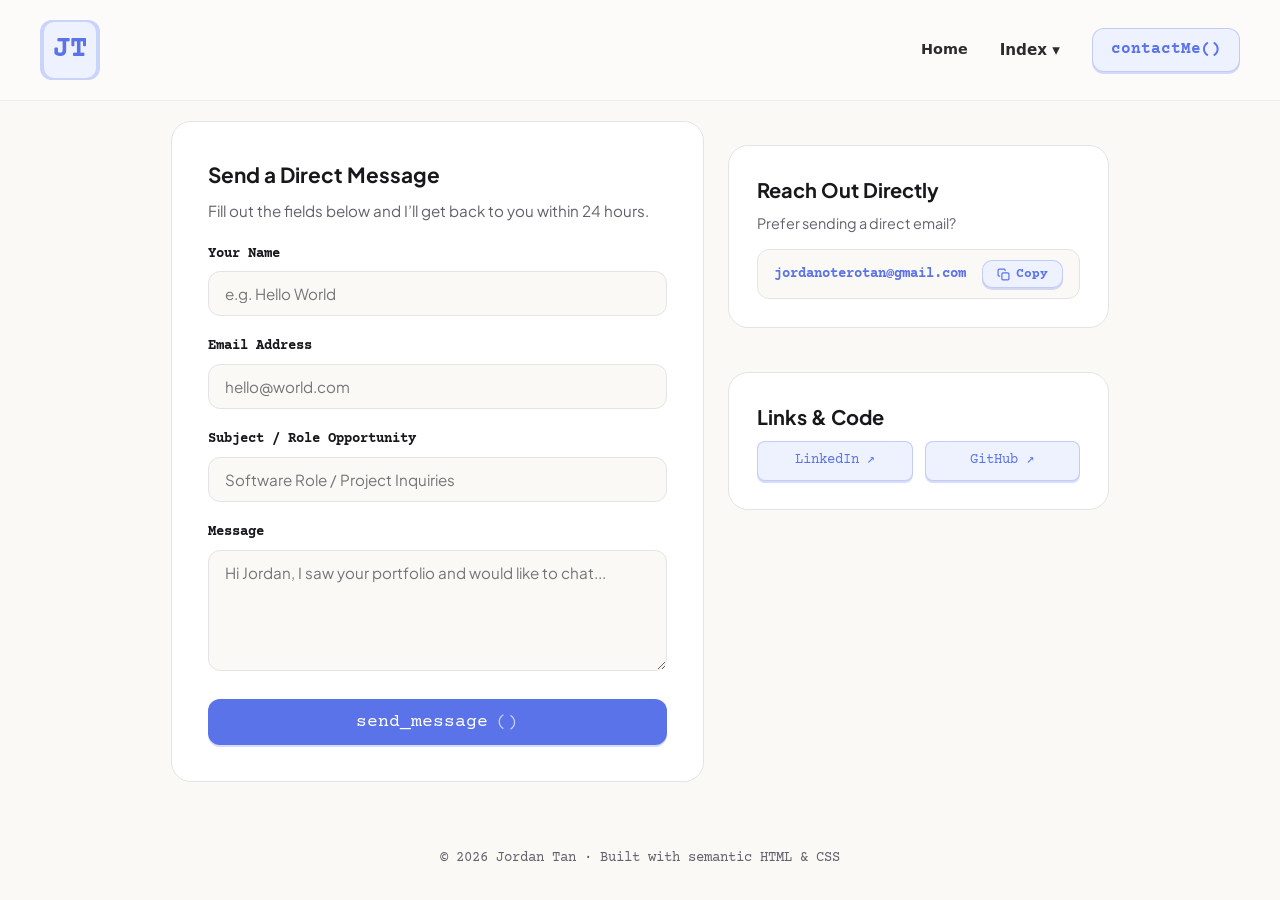
==== commit 3243e7ba: "Add burger bar func script to contact page" ====
--- a/contactme.html
+++ b/contactme.html
@@ -118,6 +118,7 @@
       });
     });
   </script>
+  <script src="script.js"></script>
 
 </body>
 </html>
--- a/styles.css
+++ b/styles.css
@@ -54,7 +54,7 @@
 .logo-circle, #initials {
   width: 60px;
   height: 60px;
-  border-radius: 14px; /* Soft square/badge instead of harsh circle */
+  border-radius: 12px; /* Soft square/badge instead of harsh circle */
   background: var(--accent-light); /* Soft tint background (#eef2ff) */
   color: var(--primary-blue); /* #5b73e8 */
   border: 2px solid rgba(91, 115, 232, 0.25);
@@ -1007,25 +1007,6 @@
     transition: transform 0.3s ease, opacity 0.3s ease;
   }
 
-  /* 3. Hide navigation links off-screen by default */
-  .site-nav {
-    position: fixed !important;
-    top: 0 !important;
-    right: -100% !important;
-    width: 75% !important;
-    max-width: 280px !important;
-    height: 100vh !important;
-    background-color: #ffffff !important;
-    box-shadow: -4px 0 16px rgba(0, 0, 0, 0.15) !important;
-    padding: 5rem 2rem 2rem 2rem !important;
-    display: flex !important;
-    flex-direction: column !important;
-    align-items: flex-start !important;
-    gap: 1.5rem !important;
-    transition: right 0.3s ease-in-out !important;
-    z-index: 1000 !important;
-  }
-
   /* 5. Transform hamburger bars into an 'X' when active */
   .menu-toggle.is-active .bar:nth-child(1) {
     transform: translateY(8px) rotate(45deg);
@@ -1045,7 +1026,7 @@
     top: 0 !important;
     right: -100% !important; /* Fully hidden off screen */
     width: 75% !important;
-    max-width: 280px !important;
+    max-width: 210px !important;
     height: 100vh !important;
     background-color: #ffffff !important;
     box-shadow: -4px 0 16px rgba(0, 0, 0, 0.2) !important;
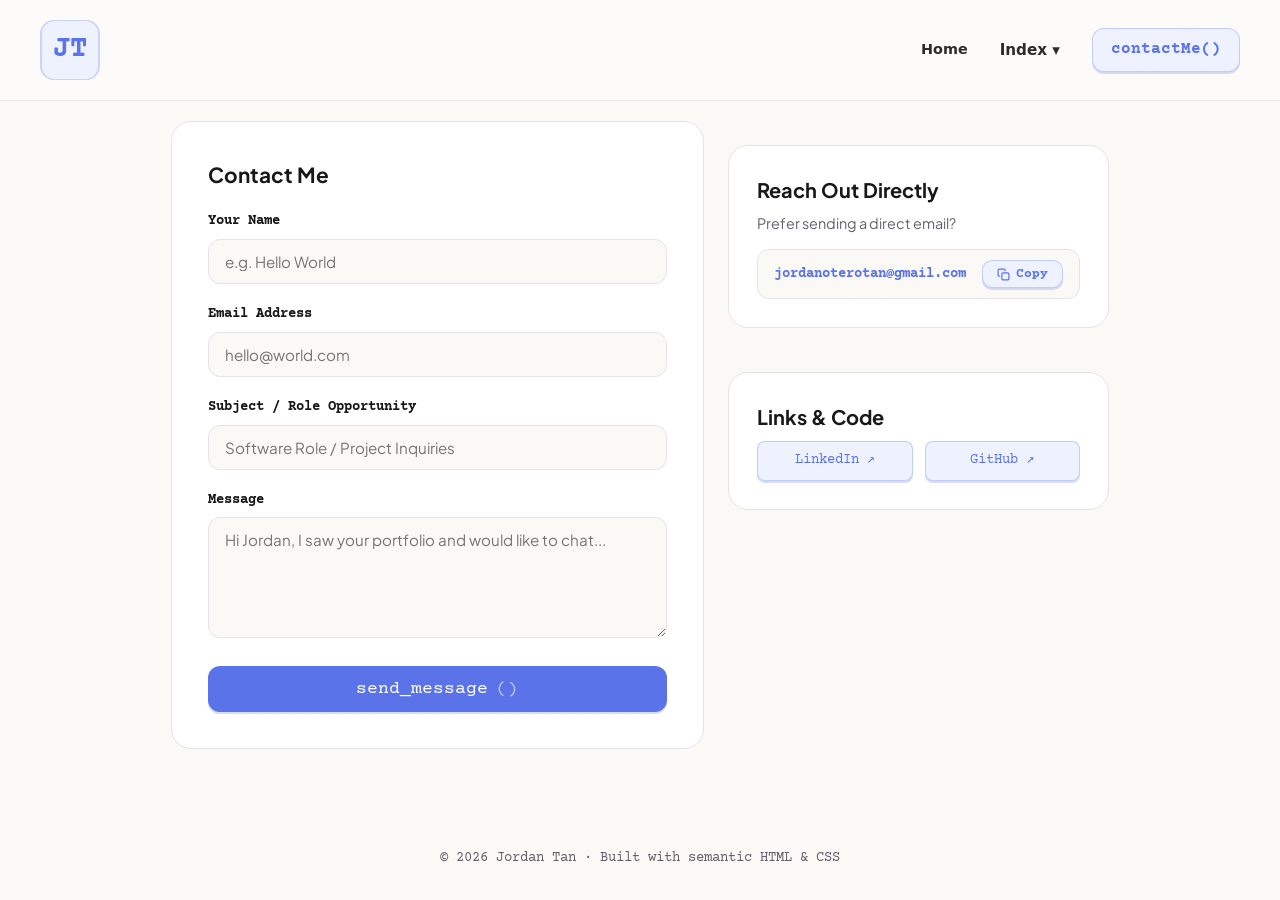
==== commit 75ca0703: "Responsiveness for rest of pages" ====
--- a/contactme.html
+++ b/contactme.html
@@ -19,8 +19,7 @@
       
       <!-- Interactive Form Section -->
       <section class="card contact-form-card">
-        <h2 class="card-title">Send a Direct Message</h2>
-        <p class="card-desc">Fill out the fields below and I’ll get back to you within 24 hours.</p>
+        <h2 class="card-title">Contact Me</h2>
 
         <form action="https://formspree.io/f/mbgdrwkp" method="POST" class="contact-form">
           <div class="form-group">
--- a/styles.css
+++ b/styles.css
@@ -54,10 +54,10 @@
 .logo-circle, #initials {
   width: 60px;
   height: 60px;
-  border-radius: 12px; /* Soft square/badge instead of harsh circle */
+  border-radius: 14px; /* Soft square/badge instead of harsh circle */
   background: var(--accent-light); /* Soft tint background (#eef2ff) */
   color: var(--primary-blue); /* #5b73e8 */
-  border: 2px solid rgba(91, 115, 232, 0.25);
+  border: 1px solid rgba(91, 115, 232, 0.25);
   font-family: var(--font-mono); /* Courier Prime for technical touch */
   font-weight: 700;
   font-size: 1.8rem;
@@ -983,7 +983,14 @@
 
 /* Force mobile rules when screen width is 768px or smaller */
 @media screen and (max-width: 768px) {
-  /* 1. Unhide the hamburger button */
+  /*HOME PAGE*/
+  main, .container, section {
+    width: 100% !important;
+    max-width: 100% !important;
+    padding-left: 1.25rem !important;
+    padding-right: 1.25rem !important;
+    box-sizing: border-box !important;
+  }
   .menu-toggle {
     display: flex !important;
     flex-direction: column;
@@ -995,6 +1002,61 @@
     cursor: pointer;
     padding: 0;
     z-index: 1001;
+  }
+
+  .card-grid {
+    display: flex !important;
+    flex-direction: column !important;
+    grid-template-columns: 1fr !important; /* Safety fallback if CSS Grid is set */
+    width: 100% !important;
+    gap: 1.25rem !important;
+  }
+
+  /* QUALIFICATIONS PAGE */
+
+  .section-header-wrap {
+    flex-direction: column !important;
+    align-items: flex-start !important;
+    gap: 0.5rem !important;
+    width: 100% !important;
+  }
+
+  .qual-card,
+  .qual-card-full,
+  .curtin-card,
+  .shecodes-card {
+    width: 100% !important;
+    max-width: 100% !important;
+    grid-column: span 1 !important; /* Reset any desktop grid spans */
+    box-sizing: border-box !important;
+  }
+
+  /* EXPERIENCE PAGE */
+  .card-top-row {
+  display: flex !important;
+  flex-direction: column !important;
+  align-items: flex-start !important;
+}
+
+/* Ensure the pill fits its text content neatly when stacked */
+.card-top-row .status-pill {
+  display: inline-flex !important;
+  width: fit-content !important;
+}
+
+  .qual-grid {
+    display: flex !important;
+    flex-direction: column !important;
+    grid-template-columns: 1fr !important; /* Fallback if CSS grid is applied */
+    width: 100% !important;
+    gap: 1.5rem !important;
+  }
+
+  /* Ensure cards fill full available mobile width */
+  .card-grid .card {
+    width: 100% !important;
+    max-width: 100% !important;
+    box-sizing: border-box !important;
   }
 
   /* 2. Style the 3 bars inside the button */
